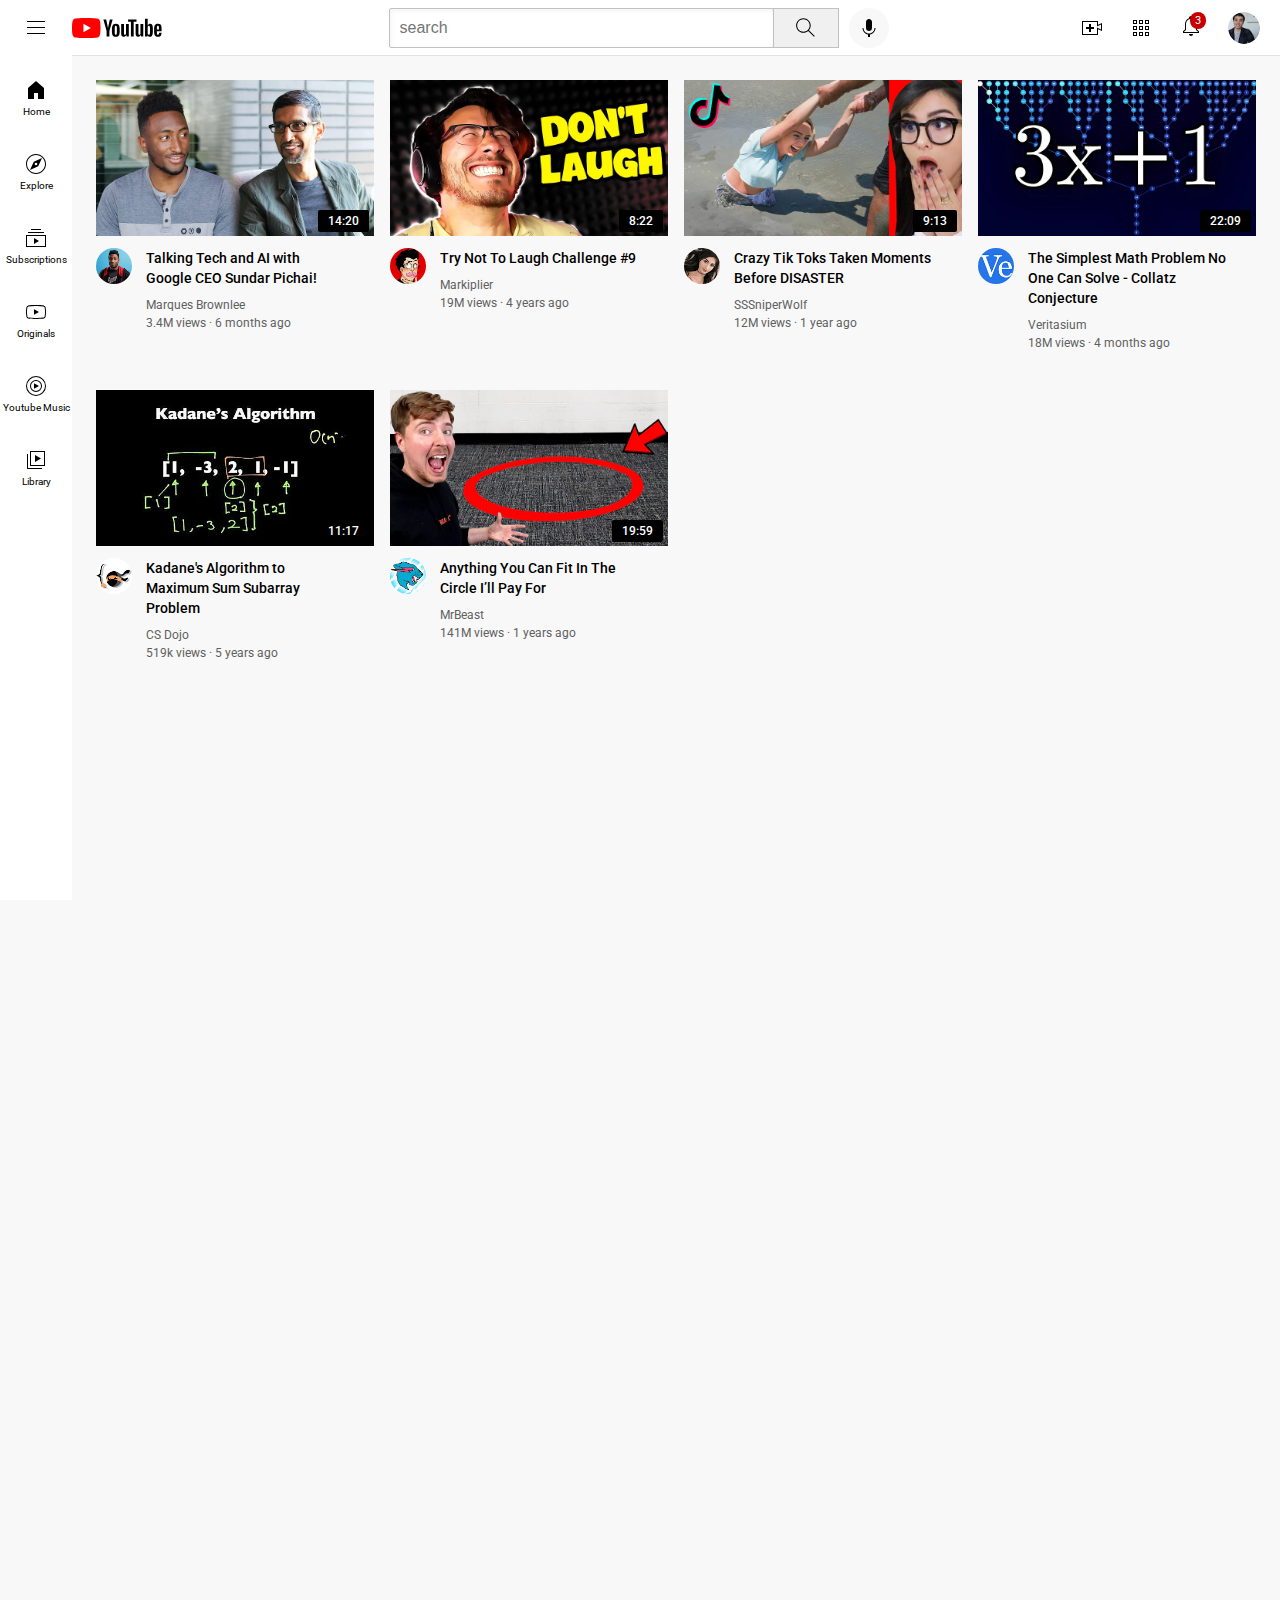
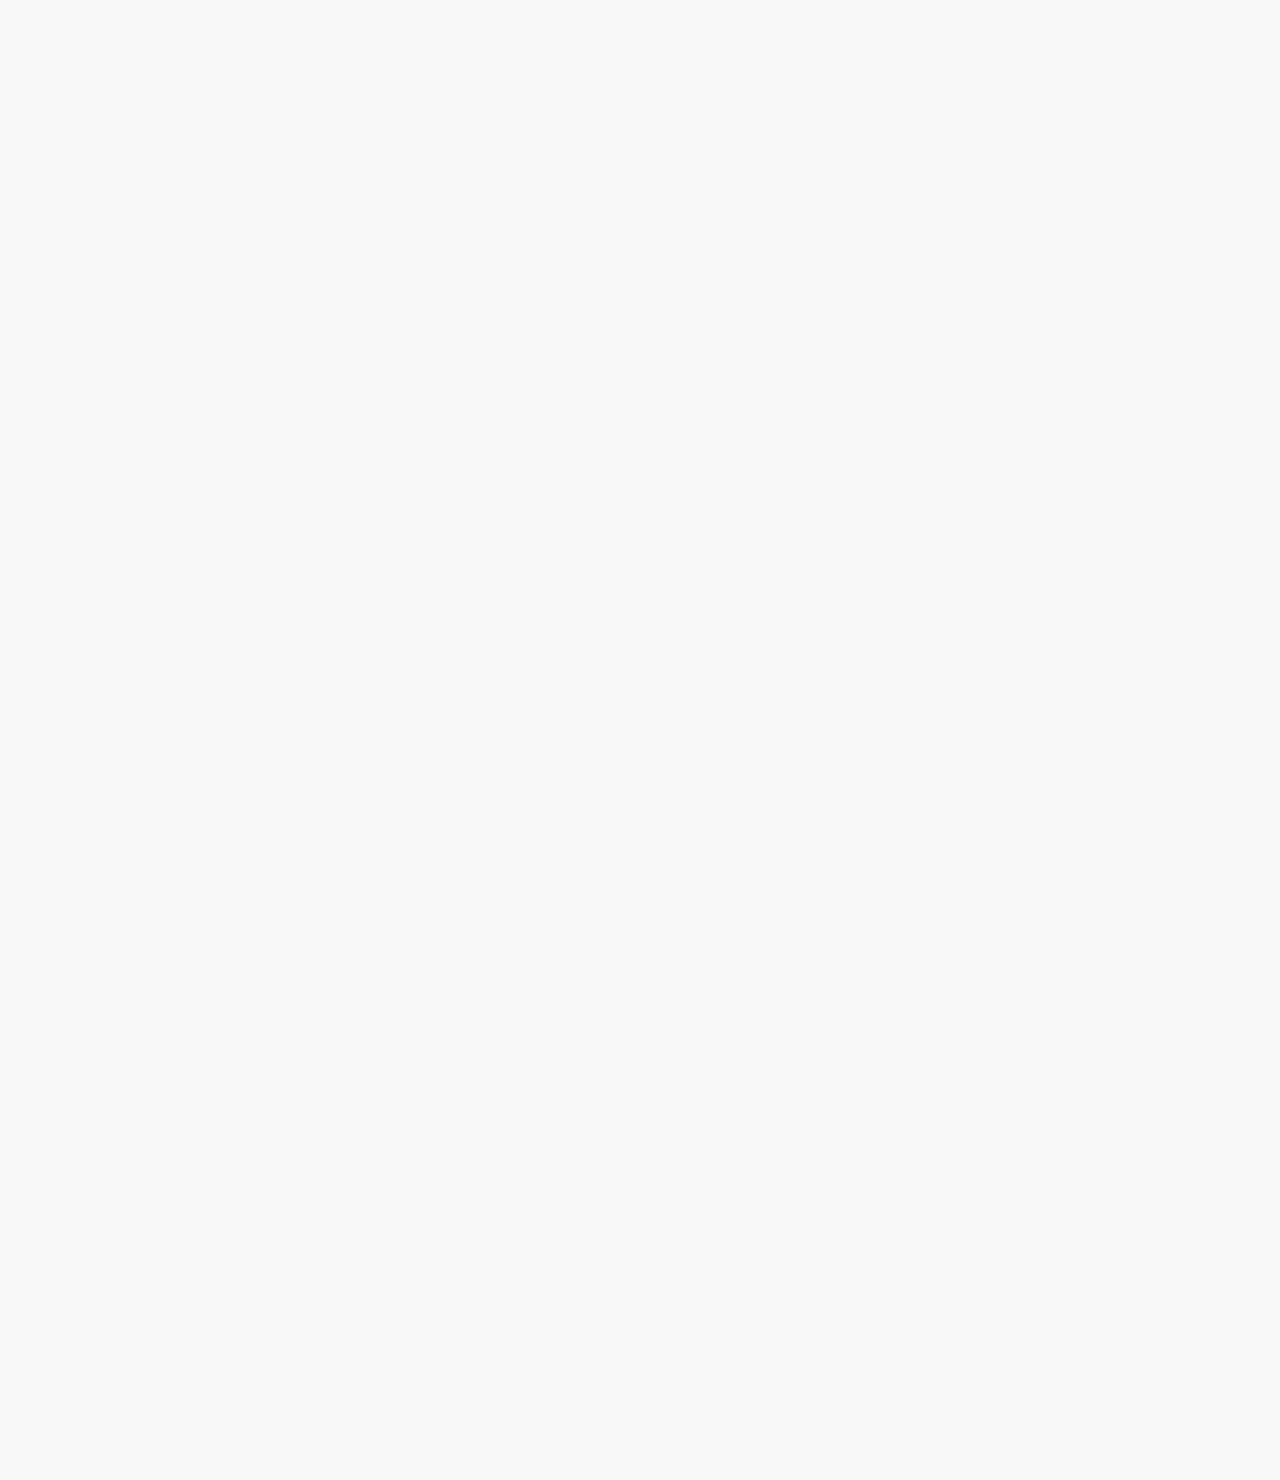
==== youtube.html @ 256017ad "Add files via upload" ====
<!DOCTYPE html>
<html>
  <head><meta charset="utf-8">
    
      <title>youtube.com clone</title>

      <link rel="preconnect" href="https://fonts.googleapis.com">
  <link rel="preconnect" href="https://fonts.gstatic.com" crossorigin="">
  <link href="https://fonts.googleapis.com/css2?family=Roboto:wght@400;500;700&amp;display=swap" rel="stylesheet">

  <link rel="stylesheet" href="styles/general.css">
  <link rel="stylesheet" href="styles/video.css">
  <link rel="stylesheet" href="styles/header.css">
  <link rel="stylesheet" href="styles/sidebar.css">
   </head>
<body >
    
    <div class="header">
      <div class="left-section">
        <img class="hamburger-menu" src="icons/hamburger-menu.svg">
        <img class="youtube-logo" src="icons/youtube-logo.svg">
      </div>
      <div class="middle-section"> 
        <input class="search-bar" type="text" placeholder="search">
        <button class="search-button">
          <img class="search-icon" src="icons/search.svg">
          <div class="tooltip">Search</div>
        </button>
        <button class="voice-search-button">
          <img class="voice-search-icon" = src="icons/voice-search-icon.svg">
          <div class="tooltip">Search with your voice</div>
        </button>
      </div>
      <div class="right-section">
        <img class="upload-icon" src="icons/upload.svg">
        <img class="youtube-apps-icon" src="icons/youtube-apps.svg">
        <div class="notifications-icon-container">
          <img class="notifications-icon" src="icons/notifications.svg">
          <div class="notifications-count">3</div>
        </div>
        
        <img class="current-user-pic" src="chanel-pictures/my-channel.jpeg">
      </div>
     
    </div>
    <div class="sidebar">
      <div class="sidebar-link"><img src="icons/home.svg">
      <div>Home</div>
      </div>
      <div class="sidebar-link"><img src="icons/explore.svg">
      <div>Explore</div>
      </div>
      <div class="sidebar-link"><img src="icons/subscriptions.svg">
      <div>Subscriptions</div>
      </div>
      <div class="sidebar-link"><img src="icons/originals.svg">
      <div>Originals</div>
      </div>
      <div class="sidebar-link"><img src="icons/youtube-music.svg">
      <div>Youtube Music</div>
      </div>
      <div class="sidebar-link"><img src="icons/library.svg">
      <div>Library</div>
      </div>
    </div>
    
    <div class="video-grid">
      <div 
      class="video-preview">
         <div class="thumbnail-row"> 
           <img class="thumbnail" 
           src="thumbnails/thumbnail-1.webp">
           <div class="video-time">
            14:20</div>
         </div>
       <div class="video-info-grid">  
        <div class="channel-pic">
           <img class="profile-pic" src="chanel-pictures/channel-1.jpeg">
         </div>
         <div class="video-info">
       
             <p class="video-title">
             Talking Tech and AI with Google CEO Sundar Pichai!
           </p>
           <p class="video-author">
             Marques Brownlee 
           </p>
           <p class="video-stats">
             3.4M views · 6 months ago
           </p>
           </div>
         </div>
       </div>
       <div
        class="video-preview">
              <div class="thumbnail-row"> 
                <img class="thumbnail" 
                src="thumbnails/thumbnail-2.webp">
                <div class="video-time2">
                  8:22
                </div>
              </div>
           <div class="video-info-grid">
              <div class="channel-pic">
                <img class="profile-pic" src="chanel-pictures/channel-2.jpeg">
              </div>
              <div class="video-info">
                <p class="video-title">
                Try Not To Laugh Challenge #9
              </p>
              <p class="video-author">
               Markiplier 
              </p>
              <p class="video-stats">
               19M views · 4 years ago
              </p>
                 </div>
           </div>
       </div>          
   
   
       <div 
      class="video-preview">
         <div class="thumbnail-row"> 
           <img class="thumbnail" 
           src="thumbnails/thumbnail-3.webp">
           <div class="video-time3">
            9:13
           </div>
         </div>
       <div class="video-info-grid">  
        <div class="channel-pic">
           <img class="profile-pic" src="chanel-pictures/channel-3.jpeg">
         </div>
         <div class="video-info">
       
             <p class="video-title">
             Crazy Tik Toks Taken Moments Before DISASTER
           </p>
           <p class="video-author">
            SSSniperWolf 
           </p>
           <p class="video-stats">
             12M views · 1 year ago
           </p>
           </div>
         </div>
       </div>
       <div
        class="video-preview">
              <div class="thumbnail-row"> 
                <img class="thumbnail" 
                src="thumbnails/thumbnail-4.webp">
                <div class="video-time4">
                  22:09
                 </div>
              </div>
           <div class="video-info-grid">
              <div class="channel-pic">
                <img class="profile-pic" src="chanel-pictures/channel-4.jpeg">
              </div>
              <div class="video-info">
                <p class="video-title">
                The Simplest Math Problem No One Can Solve - Collatz Conjecture </p>
              <p class="video-author">
               Veritasium 
              </p>
              <p class="video-stats">
               18M views · 4 months ago
              </p>
                 </div>
           </div>
       </div>          
   
   
       <div 
      class="video-preview">
         <div class="thumbnail-row"> 
           <img class="thumbnail" 
           src="thumbnails/thumbnail-5.webp">
           <div class="video-time5">
            11:17
           </div>
         </div>
       <div class="video-info-grid">  
        <div class="channel-pic">
           <img class="profile-pic" src="chanel-pictures/channel-5.jpeg">
         </div>
         <div class="video-info">
       
             <p class="video-title">
             Kadane's Algorithm to Maximum Sum Subarray Problem
           </p>
           <p class="video-author">
             CS Dojo 
           </p>
           <p class="video-stats">
             519k views · 5 years ago
           </p>
           </div>
         </div>
       </div>
       <div
        class="video-preview">
              <div class="thumbnail-row"> 
                <img class="thumbnail" 
                src="thumbnails/thumbnail-6.webp">
                <div class="video-time6">
                  19:59
                </div>
              </div>
           <div class="video-info-grid">
              <div class="channel-pic">
                <img class="profile-pic" src="chanel-pictures/channel-6.jpeg">
              </div>
              <div class="video-info">
                <p class="video-title">
                Anything You Can Fit In The Circle I’ll Pay For
              </p>
              <p class="video-author">
               MrBeast 
              </p>
              <p class="video-stats">
               141M views · 1 years ago
              </p>
                 </div>
           </div>
       </div>          
    </div>
   

  </body>

</html>
---- styles/general.css ----
p{
  font-family: roboto,arial;
  margin-top: 0;
  margin-bottom: 0;
}
body{
  margin: 0;
  height: 3000px;
  padding-top:80px;
  padding-left: 96px;
  padding-right: 24px;
  background-color: rgb(248, 248, 248);
  font-family: roboto,arial;
}
---- styles/video.css ----
.video-author,.profile-pic,.thumbnail,.video-title{
  cursor: pointer;
  
}
.thumbnail{
  width: 100%;  

}

.video-title{
  margin-top: 0px;
  font-size: 14px;
  font-weight: 500;
  line-height: 20px;
  margin-bottom: 10px;
  
}
.video-author,.video-stats{
  font-size: 12px;
  color: rgb(96, 96, 96);

}
.video-author{
  margin-bottom: 4px;
}

.video-info-grid{
  display: grid;
  grid-template-columns: 50px 1fr;
}
.video-grid{
  display: grid;
  grid-template-columns: 1fr 1fr 1fr;
  column-gap: 16px;
  row-gap: 40px;
}
.channel-pic{
  width: 50px;
  vertical-align: top;

}
.video-info{
  display: inline-block;
  width: 200px;

}
.profile-pic{
  width: 36px;
  border-radius: 50px;
}
.thumbnail-row{
  margin-bottom: 8px;
  position: relative;
}
.video-time,.video-time2,.video-time3,
.video-time4,.video-time5,.video-time6{
  background-color: black;
  color: white;
  position: absolute;
  bottom: 8px;
  right: 5px;
  font-size: 12px;
  font-weight: 500;
  padding: 4px 10px;
  border-radius: 2px;

}
@media (max-width: 700px) {
  .video-grid{
    grid-template-columns: 1fr 1fr;
  }
}
@media(min-width:701px) and (max-width:999px){
  .video-grid{
    grid-template-columns: 1fr 1fr 1fr;
  }
}
@media (min-width:1000px){
  .video-grid{
    grid-template-columns: 1fr 1fr 1fr 1fr;
  }
}
---- styles/header.css ----
.header{
  height: 55px;
  display: flex;
  flex-direction: row;
  justify-content: space-between;
  background-color: white;
  z-index: 100;

  position: fixed;
  top: 0;
  right: 0;
  left: 0;
  border-bottom-width: 1px;
  border-bottom-style: solid;
  border-bottom-color: rgb(226, 226, 226);

}
.left-section{
  align-items: center;
  display: flex;
}
.middle-section{
  flex: 1;
  margin-left: 70px;
  margin-right: 35px;
  max-width: 500px;
  display: flex;
  align-items: center;

}
.search-bar{
  flex: 1;
  width: 0;
  height: 36px;
  padding-left:10px ;
  font-size: 16px;
  border-width: 1px;
  border-style: solid;
  border-color: rgb(193, 193, 193);
  border-radius: 2px;
  box-shadow: inset 1px 2px 5px rgba(0, 0, 0, 0.05);
}
.search-bar::placeholder{
  font-size: 16px;
}
.search-button{
  height: 40px;
  width: 66px;
  background-color: rgb(240, 240, 240);
  border-width: 1px;
  border-style: solid;
  border-color: rgb(192, 192, 192);
  margin-left: -1px;
  margin-right: 10px;
  cursor: pointer;

}
.search-button,.voice-search-button{
  position: relative;
  display: flex;
  justify-content: center;
  align-items: center;
  
}

.voice-search-button{
  height: 40px;
  width: 40px;
  border-radius: 20px;
  border: none;
  background-color: rgb(248, 248, 248);
  cursor: pointer;
  
}

.search-icon{
  height: 25px;

}

.search-button .tooltip,
.voice-search-button .tooltip{
  position: absolute;
  background-color: gray;
  color: white;
  padding-top: 4px;
  padding-bottom: 4px;
  padding-left: 8px;
  padding-right: 8px;
  border-radius: 2px;
  font-size: 12px;
  bottom: -30px;
  opacity: 0;
  pointer-events: none;
  white-space: nowrap;
}
.search-button:hover .tooltip,
.voice-search-button:hover .tooltip{
  opacity: 1;
  transition: opacity 0.15s;
}

.voice-search-icon{
  height: 24px;

}
.right-section{
  margin-right: 20px;
  width: 180px;
  display: flex;
  align-items: center;
  justify-content: space-between;
  flex-shrink: 0;
}
.hamburger-menu{
  height: 24px;
  margin-left: 24px;
  margin-right: 24px;
}
.youtube-logo{
  height: 20px;
}
.upload-icon{
  height: 24px;
}
.youtube-apps-icon{
  height: 24px;
}
.notifications-icon{
  height: 24px;
}
.notifications-icon-container{
  position: relative;
}
.notifications-count{
  position: absolute;
  background-color: rgb(200, 0, 0);
  top: -2px;
  right: -3px;
  color: white;
  font-size: 11px;
  padding-left: 5px;
  padding-right: 5px;
  padding-top:2px;
  padding-bottom: 2px;
  border-radius: 10px;
}
.current-user-pic{
  height: 32px;
  border-radius: 16px;
}
.upload-icon,.current-user-pic,.hamburger-menu,
.notifications-count,.notifications-icon,
.youtube-apps-icon,.youtube-logo{
  cursor: pointer;
}
---- styles/sidebar.css ----
.sidebar{
  position: fixed;
  left: 0;
  bottom: 0;
  top: 55px;
  background-color: white;
  width: 72px;
  z-index: 200;
  padding-top: 5px;
}
.sidebar-link{
  height: 74px;
  display: flex;
  justify-content: center;
  align-items: center;
  flex-direction: column;
  cursor: pointer;

}
.sidebar-link:hover{
  background-color: rgb(235, 235, 235);
}
.sidebar-link img {
  height: 24px;
  margin-bottom: 4px;
}
.sidebar-link div{
  font-size: 10px;
}
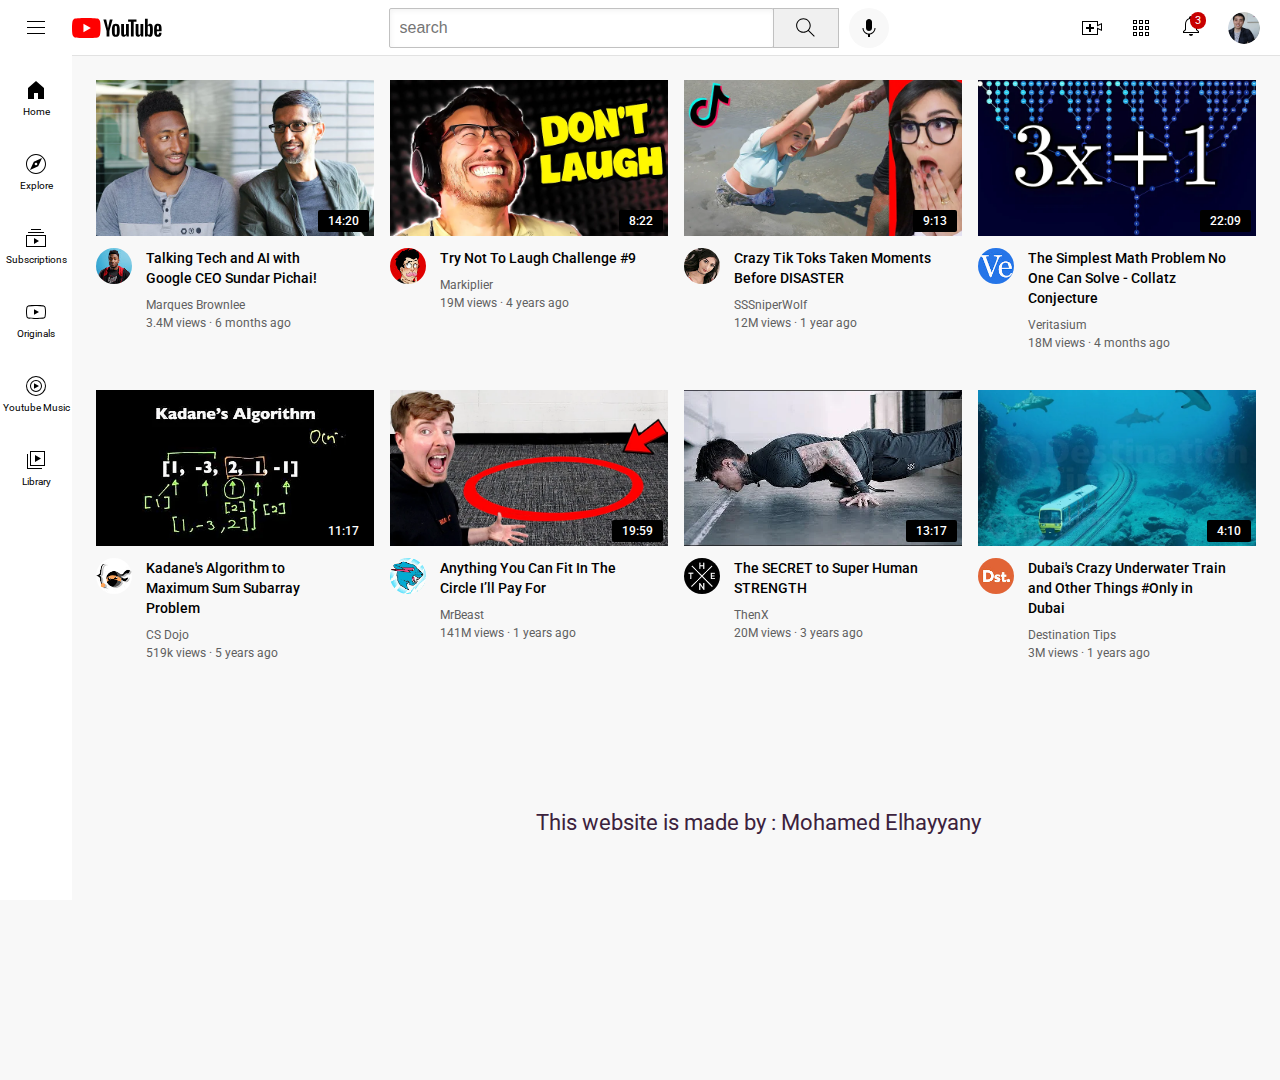
==== commit 69d34613: "Add files via upload" ====
--- a/youtube.html
+++ b/youtube.html
@@ -14,6 +14,7 @@
   <link rel="stylesheet" href="styles/sidebar.css">
    </head>
 <body >
+
     
     <div class="header">
       <div class="left-section">
@@ -226,6 +227,61 @@
                  </div>
            </div>
        </div>          
+       <div
+       class="video-preview">
+             <div class="thumbnail-row"> 
+               <img class="thumbnail" 
+               src="thumbnails/thumbnail-9.webp">
+               <div class="video-time7">
+                 13:17
+               </div>
+             </div>
+          <div class="video-info-grid">
+             <div class="channel-pic">
+               <img class="profile-pic" src="chanel-pictures/channel-9.jpeg">
+             </div>
+             <div class="video-info">
+               <p class="video-title">                
+                The SECRET to Super Human STRENGTH 
+             </p>
+             <p class="video-author">
+              ThenX
+             </p>
+             <p class="video-stats">
+              20M views · 3 years ago
+             </p>
+                </div>
+          </div>
+      </div>  
+      <div
+      class="video-preview">
+            <div class="thumbnail-row"> 
+              <img class="thumbnail" 
+              src="thumbnails/thumbnail-11.webp">
+              <div class="video-time6">
+                4:10
+              </div>
+            </div>
+         <div class="video-info-grid">
+            <div class="channel-pic">
+              <img class="profile-pic" src="chanel-pictures/channel-11.jpeg">
+            </div>
+            <div class="video-info">
+              <p class="video-title">
+              Dubai's Crazy Underwater Train and Other Things #Only in Dubai
+            </p>
+            <p class="video-author">
+              Destination Tips 
+            </p>
+            <p class="video-stats">
+             3M views · 1 years ago
+            </p>
+               </div>
+         </div>
+     </div>  
+    </div>
+    <div class="copyrights">
+      <p>This website is made by : Mohamed Elhayyany</p>
     </div>
    
 
--- a/styles/general.css
+++ b/styles/general.css
@@ -5,7 +5,7 @@
 }
 body{
   margin: 0;
-  height: 3000px;
+  height: 1000px;
   padding-top:80px;
   padding-left: 96px;
   padding-right: 24px;
--- a/styles/video.css
+++ b/styles/video.css
@@ -53,7 +53,7 @@
   position: relative;
 }
 .video-time,.video-time2,.video-time3,
-.video-time4,.video-time5,.video-time6{
+.video-time4,.video-time5,.video-time6,.video-time7{
   background-color: black;
   color: white;
   position: absolute;
@@ -79,4 +79,11 @@
   .video-grid{
     grid-template-columns: 1fr 1fr 1fr 1fr;
   }
+}
+.copyrights{
+  margin-top:150px;
+  margin-left: 440px;
+  margin-bottom: 20px;
+  color: rgb(60, 34, 61);
+  font-size: 22px;
 }--- a/styles/header.css
+++ b/styles/header.css
@@ -1,3 +1,19 @@
+.main-header {
+  background-image: url(../img/bb-background2.png);
+  background-repeat: no-repeat;
+  background-position: center;
+  background-size: cover;
+  width: 100%;
+  height: 100%;
+}
+
+h1.logo {
+  text-indent: -9999px;
+  height:115px;
+  margin-top: 10%;
+}
+
+
 .header{
   height: 55px;
   display: flex;
